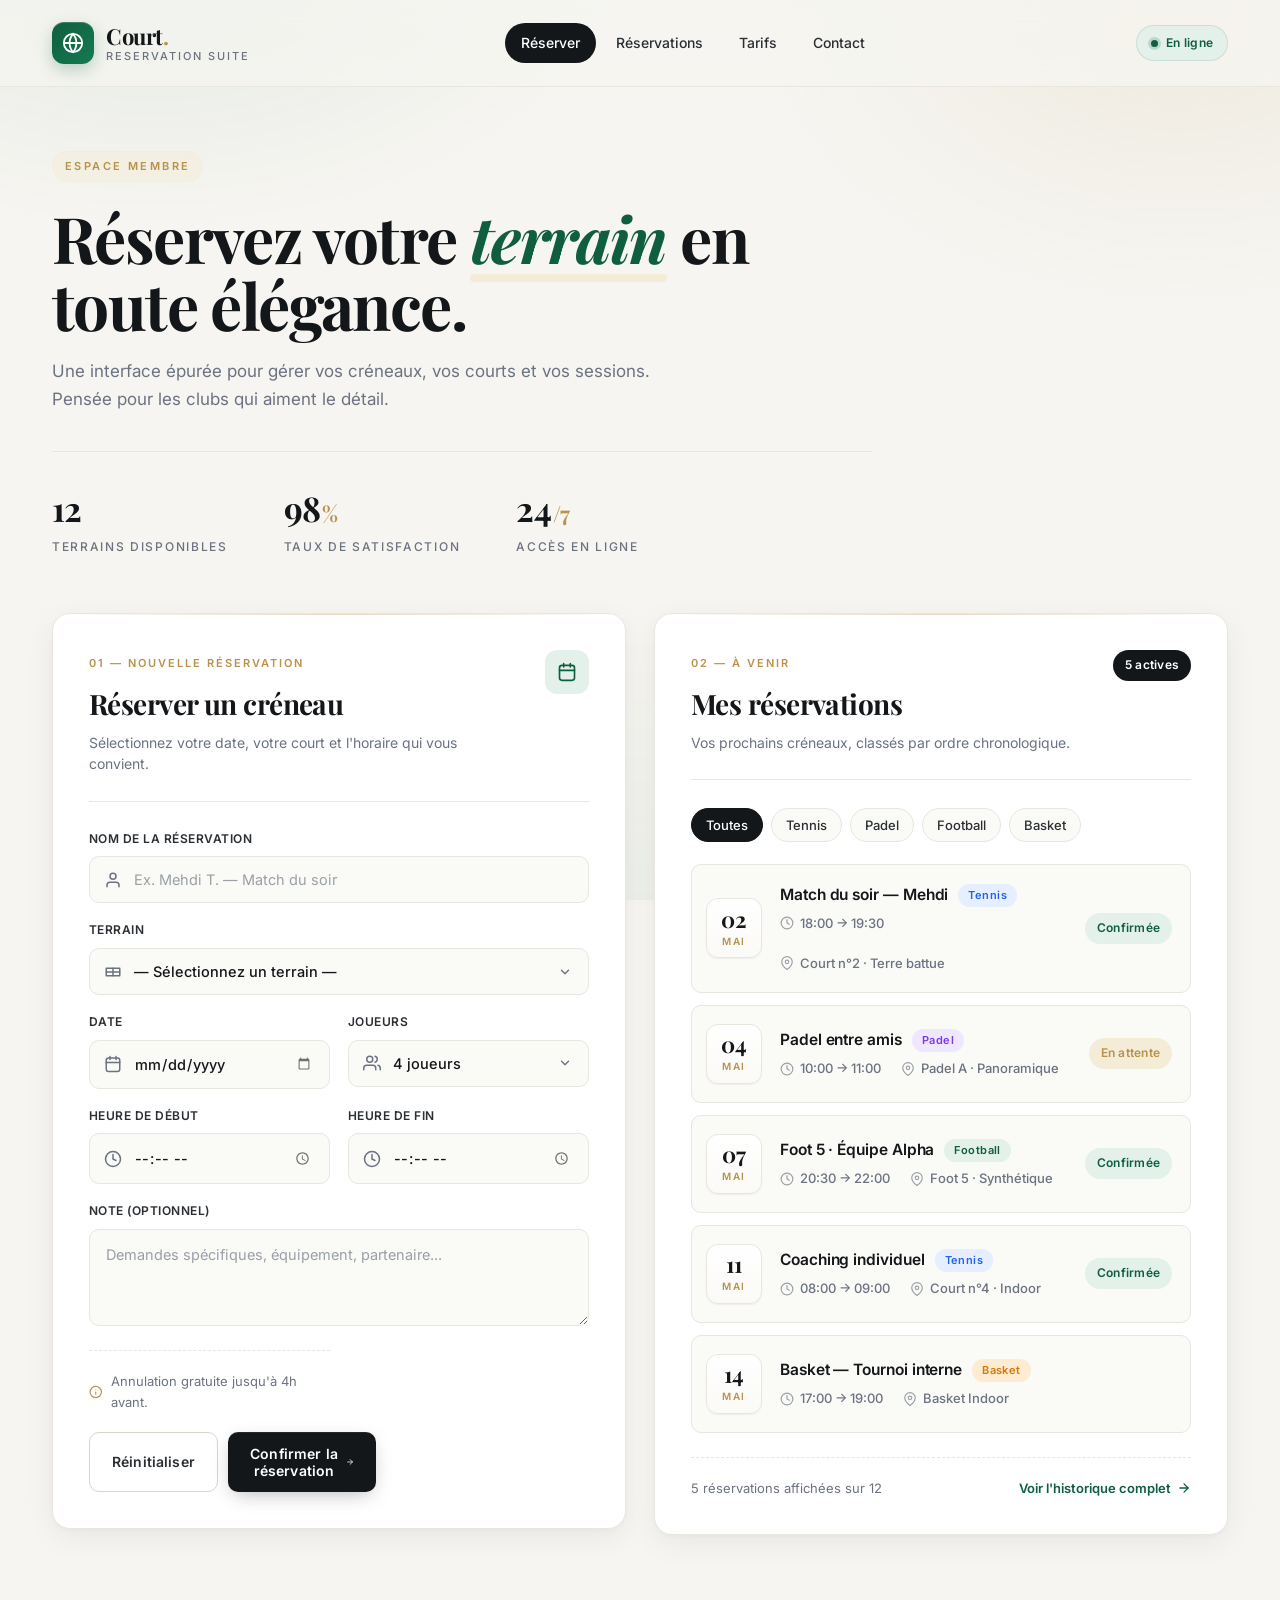
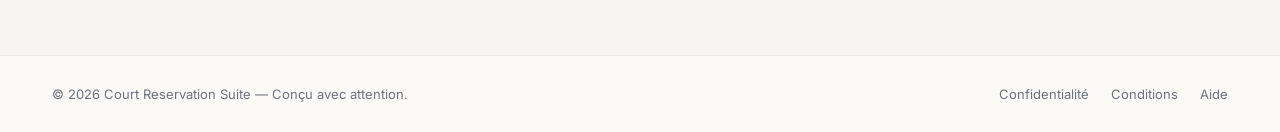
==== playground js/tp1/index.html @ 851b508a "ok" ====
<!DOCTYPE html>
<html lang="fr">

<head>
    <meta charset="UTF-8">
    <meta name="viewport" content="width=device-width, initial-scale=1.0">
    <title>Court — Gestion des Réservations</title>
    <link rel="preconnect" href="https://fonts.googleapis.com">
    <link rel="preconnect" href="https://fonts.gstatic.com" crossorigin>
    <link
        href="https://fonts.googleapis.com/css2?family=Inter:wght@300;400;500;600;700;800&family=Playfair+Display:wght@600;700&display=swap"
        rel="stylesheet">
    <link rel="stylesheet" href="css/main.css">
    <script src="js/utils.js" defer></script>
</head>

<body>
    <div class="ambient-glow"></div>

    <header class="site-header">
        <div class="container header-inner">
            <a href="#" class="brand">
                <span class="brand-mark">
                    <svg width="22" height="22" viewBox="0 0 24 24" fill="none" stroke="currentColor" stroke-width="2"
                        stroke-linecap="round" stroke-linejoin="round">
                        <circle cx="12" cy="12" r="10"></circle>
                        <path d="M2 12h20"></path>
                        <path d="M12 2a15.3 15.3 0 0 1 0 20"></path>
                        <path d="M12 2a15.3 15.3 0 0 0 0 20"></path>
                    </svg>
                </span>
                <span class="brand-text">
                    <span class="brand-name">Court<span class="brand-dot">.</span></span>
                    <span class="brand-tag">Reservation Suite</span>
                </span>
            </a>

            <nav class="top-nav">
                <a href="#form" class="nav-link active">Réserver</a>
                <a href="#list" class="nav-link">Réservations</a>
                <a href="#" class="nav-link">Tarifs</a>
                <a href="#" class="nav-link">Contact</a>
            </nav>

            <div class="header-cta">
                <span class="status-pill">
                    <span class="status-dot"></span>
                    En ligne
                </span>
            </div>
        </div>
    </header>

    <main class="container main-grid">
        <section class="hero">
            <span class="eyebrow">Espace Membre</span>
            <h1 class="hero-title">Réservez votre <em>terrain</em> en toute élégance.</h1>
            <p class="hero-sub">Une interface épurée pour gérer vos créneaux, vos courts et vos sessions. Pensée pour
                les clubs qui aiment le détail.</p>
            <div class="hero-stats">
                <div class="stat">
                    <span class="stat-value">12</span>
                    <span class="stat-label">Terrains disponibles</span>
                </div>
                <div class="stat">
                    <span class="stat-value">98<span class="unit">%</span></span>
                    <span class="stat-label">Taux de satisfaction</span>
                </div>
                <div class="stat">
                    <span class="stat-value">24<span class="unit">/7</span></span>
                    <span class="stat-label">Accès en ligne</span>
                </div>
            </div>
        </section>

        <div class="content-grid">

            <section class="card form-card" id="form">
                <header class="card-head">
                    <div class="card-head-text">
                        <span class="card-kicker">01 — Nouvelle réservation</span>
                        <h2 class="card-title">Réserver un créneau</h2>
                        <p class="card-sub">Sélectionnez votre date, votre court et l'horaire qui vous convient.</p>
                    </div>
                    <span class="card-icon">
                        <svg width="20" height="20" viewBox="0 0 24 24" fill="none" stroke="currentColor"
                            stroke-width="2" stroke-linecap="round" stroke-linejoin="round">
                            <rect x="3" y="4" width="18" height="18" rx="3"></rect>
                            <path d="M16 2v4M8 2v4M3 10h18"></path>
                        </svg>
                    </span>
                </header>

                <form class="reservation-form" action="#" method="post">
                    <div class="field full">
                        <label for="name">Nom de la réservation</label>
                        <div class="input-wrap">
                            <svg class="input-icon" width="18" height="18" viewBox="0 0 24 24" fill="none"
                                stroke="currentColor" stroke-width="2" stroke-linecap="round" stroke-linejoin="round">
                                <path d="M20 21v-2a4 4 0 0 0-4-4H8a4 4 0 0 0-4 4v2"></path>
                                <circle cx="12" cy="7" r="4"></circle>
                            </svg>
                            <input type="text" id="name" name="name" placeholder="Ex. Mehdi T. — Match du soir"
                                required>
                        </div>
                    </div>

                    <div class="field full">
                        <label for="terrain">Terrain</label>
                        <div class="input-wrap select-wrap">
                            <svg class="input-icon" width="18" height="18" viewBox="0 0 24 24" fill="none"
                                stroke="currentColor" stroke-width="2" stroke-linecap="round" stroke-linejoin="round">
                                <path d="M3 7h18v10H3z"></path>
                                <path d="M12 7v10"></path>
                                <path d="M3 12h18"></path>
                            </svg>
                            <select id="terrain" name="terrain" required>
                                <option value="" disabled selected>— Sélectionnez un terrain —</option>
                                <optgroup label="Tennis">
                                    <option value="t1">Court n°1 · Terre battue</option>
                                    <option value="t2">Court n°2 · Terre battue</option>
                                    <option value="t3">Court n°3 · Dur extérieur</option>
                                    <option value="t4">Court n°4 · Indoor</option>
                                </optgroup>
                                <optgroup label="Padel">
                                    <option value="p1">Padel A · Panoramique</option>
                                    <option value="p2">Padel B · Standard</option>
                                </optgroup>
                                <optgroup label="Football">
                                    <option value="f1">Foot 5 · Synthétique</option>
                                    <option value="f2">Foot 7 · Naturel</option>
                                </optgroup>
                                <optgroup label="Basket">
                                    <option value="b1">Basket Indoor</option>
                                </optgroup>
                            </select>
                            <svg class="select-arrow" width="14" height="14" viewBox="0 0 24 24" fill="none"
                                stroke="currentColor" stroke-width="2.4" stroke-linecap="round" stroke-linejoin="round">
                                <polyline points="6 9 12 15 18 9"></polyline>
                            </svg>
                        </div>
                    </div>

                    <div class="field">
                        <label for="date">Date</label>
                        <div class="input-wrap">
                            <svg class="input-icon" width="18" height="18" viewBox="0 0 24 24" fill="none"
                                stroke="currentColor" stroke-width="2" stroke-linecap="round" stroke-linejoin="round">
                                <rect x="3" y="4" width="18" height="18" rx="3"></rect>
                                <path d="M16 2v4M8 2v4M3 10h18"></path>
                            </svg>
                            <input type="date" id="date" name="date" required>
                        </div>
                    </div>

                    <div class="field">
                        <label for="players">Joueurs</label>
                        <div class="input-wrap select-wrap">
                            <svg class="input-icon" width="18" height="18" viewBox="0 0 24 24" fill="none"
                                stroke="currentColor" stroke-width="2" stroke-linecap="round" stroke-linejoin="round">
                                <path d="M17 21v-2a4 4 0 0 0-4-4H5a4 4 0 0 0-4 4v2"></path>
                                <circle cx="9" cy="7" r="4"></circle>
                                <path d="M23 21v-2a4 4 0 0 0-3-3.87"></path>
                                <path d="M16 3.13a4 4 0 0 1 0 7.75"></path>
                            </svg>
                            <select id="players" name="players">
                                <option value="2">2 joueurs</option>
                                <option value="3">3 joueurs</option>
                                <option value="4" selected>4 joueurs</option>
                                <option value="6">6 joueurs</option>
                                <option value="10">10 joueurs</option>
                            </select>
                            <svg class="select-arrow" width="14" height="14" viewBox="0 0 24 24" fill="none"
                                stroke="currentColor" stroke-width="2.4" stroke-linecap="round" stroke-linejoin="round">
                                <polyline points="6 9 12 15 18 9"></polyline>
                            </svg>
                        </div>
                    </div>

                    <div class="field">
                        <label for="start">Heure de début</label>
                        <div class="input-wrap">
                            <svg class="input-icon" width="18" height="18" viewBox="0 0 24 24" fill="none"
                                stroke="currentColor" stroke-width="2" stroke-linecap="round" stroke-linejoin="round">
                                <circle cx="12" cy="12" r="10"></circle>
                                <polyline points="12 6 12 12 16 14"></polyline>
                            </svg>
                            <input type="time" id="start" name="start" required>
                        </div>
                    </div>

                    <div class="field">
                        <label for="end">Heure de fin</label>
                        <div class="input-wrap">
                            <svg class="input-icon" width="18" height="18" viewBox="0 0 24 24" fill="none"
                                stroke="currentColor" stroke-width="2" stroke-linecap="round" stroke-linejoin="round">
                                <circle cx="12" cy="12" r="10"></circle>
                                <polyline points="12 6 12 12 16 14"></polyline>
                            </svg>
                            <input type="time" id="end" name="end" required>
                        </div>
                    </div>

                    <div class="field full">
                        <label for="notes">Note (optionnel)</label>
                        <div class="input-wrap textarea-wrap">
                            <textarea id="notes" name="notes" rows="3"
                                placeholder="Demandes spécifiques, équipement, partenaire..."></textarea>
                        </div>
                    </div>

                    <div class="form-footer full">
                        <p class="form-note">
                            <svg width="14" height="14" viewBox="0 0 24 24" fill="none" stroke="currentColor"
                                stroke-width="2" stroke-linecap="round" stroke-linejoin="round">
                                <circle cx="12" cy="12" r="10"></circle>
                                <line x1="12" y1="16" x2="12" y2="12"></line>
                                <line x1="12" y1="8" x2="12.01" y2="8"></line>
                            </svg>
                            Annulation gratuite jusqu'à 4h avant.
                        </p>
                        <div class="form-actions">
                            <button type="reset" class="btn btn-ghost">Réinitialiser</button>
                            <button type="submit" class="btn btn-primary">
                                Confirmer la réservation
                                <svg width="16" height="16" viewBox="0 0 24 24" fill="none" stroke="currentColor"
                                    stroke-width="2.2" stroke-linecap="round" stroke-linejoin="round">
                                    <line x1="5" y1="12" x2="19" y2="12"></line>
                                    <polyline points="12 5 19 12 12 19"></polyline>
                                </svg>
                            </button>
                        </div>
                    </div>
                </form>
            </section>

            <section class="card list-card" id="list">
                <header class="card-head">
                    <div class="card-head-text">
                        <span class="card-kicker">02 — À venir</span>
                        <h2 class="card-title">Mes réservations</h2>
                        <p class="card-sub">Vos prochains créneaux, classés par ordre chronologique.</p>
                    </div>
                    <span class="badge-count">5 actives</span>
                </header>

                <div class="filter-bar">
                    <button class="chip chip-active" type="button">Toutes</button>
                    <button class="chip" type="button">Tennis</button>
                    <button class="chip" type="button">Padel</button>
                    <button class="chip" type="button">Football</button>
                    <button class="chip" type="button">Basket</button>
                </div>

                <ul id="listReservation" class="reservation-list">
                    <li class="reservation-item">
                        <div class="rsv-date">
                            <span class="rsv-day">02</span>
                            <span class="rsv-month">Mai</span>
                        </div>
                        <div class="rsv-body">
                            <div class="rsv-top">
                                <h3 class="rsv-name">Match du soir — Mehdi</h3>
                                <span class="tag tag-tennis">Tennis</span>
                            </div>
                            <div class="rsv-meta">
                                <span class="meta">
                                    <svg width="14" height="14" viewBox="0 0 24 24" fill="none" stroke="currentColor"
                                        stroke-width="2" stroke-linecap="round" stroke-linejoin="round">
                                        <circle cx="12" cy="12" r="10"></circle>
                                        <polyline points="12 6 12 12 16 14"></polyline>
                                    </svg>
                                    18:00 → 19:30
                                </span>
                                <span class="meta">
                                    <svg width="14" height="14" viewBox="0 0 24 24" fill="none" stroke="currentColor"
                                        stroke-width="2" stroke-linecap="round" stroke-linejoin="round">
                                        <path d="M21 10c0 7-9 13-9 13s-9-6-9-13a9 9 0 0 1 18 0z"></path>
                                        <circle cx="12" cy="10" r="3"></circle>
                                    </svg>
                                    Court n°2 · Terre battue
                                </span>
                            </div>
                        </div>
                        <div class="rsv-status">
                            <span class="status status-confirmed">Confirmée</span>
                        </div>
                    </li>

                    <li class="reservation-item">
                        <div class="rsv-date">
                            <span class="rsv-day">04</span>
                            <span class="rsv-month">Mai</span>
                        </div>
                        <div class="rsv-body">
                            <div class="rsv-top">
                                <h3 class="rsv-name">Padel entre amis</h3>
                                <span class="tag tag-padel">Padel</span>
                            </div>
                            <div class="rsv-meta">
                                <span class="meta">
                                    <svg width="14" height="14" viewBox="0 0 24 24" fill="none" stroke="currentColor"
                                        stroke-width="2" stroke-linecap="round" stroke-linejoin="round">
                                        <circle cx="12" cy="12" r="10"></circle>
                                        <polyline points="12 6 12 12 16 14"></polyline>
                                    </svg>
                                    10:00 → 11:00
                                </span>
                                <span class="meta">
                                    <svg width="14" height="14" viewBox="0 0 24 24" fill="none" stroke="currentColor"
                                        stroke-width="2" stroke-linecap="round" stroke-linejoin="round">
                                        <path d="M21 10c0 7-9 13-9 13s-9-6-9-13a9 9 0 0 1 18 0z"></path>
                                        <circle cx="12" cy="10" r="3"></circle>
                                    </svg>
                                    Padel A · Panoramique
                                </span>
                            </div>
                        </div>
                        <div class="rsv-status">
                            <span class="status status-pending">En attente</span>
                        </div>
                    </li>

                    <li class="reservation-item">
                        <div class="rsv-date">
                            <span class="rsv-day">07</span>
                            <span class="rsv-month">Mai</span>
                        </div>
                        <div class="rsv-body">
                            <div class="rsv-top">
                                <h3 class="rsv-name">Foot 5 · Équipe Alpha</h3>
                                <span class="tag tag-foot">Football</span>
                            </div>
                            <div class="rsv-meta">
                                <span class="meta">
                                    <svg width="14" height="14" viewBox="0 0 24 24" fill="none" stroke="currentColor"
                                        stroke-width="2" stroke-linecap="round" stroke-linejoin="round">
                                        <circle cx="12" cy="12" r="10"></circle>
                                        <polyline points="12 6 12 12 16 14"></polyline>
                                    </svg>
                                    20:30 → 22:00
                                </span>
                                <span class="meta">
                                    <svg width="14" height="14" viewBox="0 0 24 24" fill="none" stroke="currentColor"
                                        stroke-width="2" stroke-linecap="round" stroke-linejoin="round">
                                        <path d="M21 10c0 7-9 13-9 13s-9-6-9-13a9 9 0 0 1 18 0z"></path>
                                        <circle cx="12" cy="10" r="3"></circle>
                                    </svg>
                                    Foot 5 · Synthétique
                                </span>
                            </div>
                        </div>
                        <div class="rsv-status">
                            <span class="status status-confirmed">Confirmée</span>
                        </div>
                    </li>

                    <li class="reservation-item">
                        <div class="rsv-date">
                            <span class="rsv-day">11</span>
                            <span class="rsv-month">Mai</span>
                        </div>
                        <div class="rsv-body">
                            <div class="rsv-top">
                                <h3 class="rsv-name">Coaching individuel</h3>
                                <span class="tag tag-tennis">Tennis</span>
                            </div>
                            <div class="rsv-meta">
                                <span class="meta">
                                    <svg width="14" height="14" viewBox="0 0 24 24" fill="none" stroke="currentColor"
                                        stroke-width="2" stroke-linecap="round" stroke-linejoin="round">
                                        <circle cx="12" cy="12" r="10"></circle>
                                        <polyline points="12 6 12 12 16 14"></polyline>
                                    </svg>
                                    08:00 → 09:00
                                </span>
                                <span class="meta">
                                    <svg width="14" height="14" viewBox="0 0 24 24" fill="none" stroke="currentColor"
                                        stroke-width="2" stroke-linecap="round" stroke-linejoin="round">
                                        <path d="M21 10c0 7-9 13-9 13s-9-6-9-13a9 9 0 0 1 18 0z"></path>
                                        <circle cx="12" cy="10" r="3"></circle>
                                    </svg>
                                    Court n°4 · Indoor
                                </span>
                            </div>
                        </div>
                        <div class="rsv-status">
                            <span class="status status-confirmed">Confirmée</span>
                        </div>
                    </li>

                    <li class="reservation-item">
                        <div class="rsv-date">
                            <span class="rsv-day">14</span>
                            <span class="rsv-month">Mai</span>
                        </div>
                        <div class="rsv-body">
                            <div class="rsv-top">
                                <h3 class="rsv-name">Basket — Tournoi interne</h3>
                                <span class="tag tag-basket">Basket</span>
                            </div>
                            <div class="rsv-meta">
                                <span class="meta">
                                    <svg width="14" height="14" viewBox="0 0 24 24" fill="none" stroke="currentColor"
                                        stroke-width="2" stroke-linecap="round" stroke-linejoin="round">
                                        <circle cx="12" cy="12" r="10"></circle>
                                        <polyline points="12 6 12 12 16 14"></polyline>
                                    </svg>
                                    17:00 → 19:00
                                </span>
                                <span class="meta">
                                    <svg width="14" height="14" viewBox="0 0 24 24" fill="none" stroke="currentColor"
                                        stroke-width="2" stroke-linecap="round" stroke-linejoin="round">
                                        <path d="M21 10c0 7-9 13-9 13s-9-6-9-13a9 9 0 0 1 18 0z"></path>
                                        <circle cx="12" cy="10" r="3"></circle>
                                    </svg>
                                    Basket Indoor
                                </span>
                            </div>
                        </div>

                    </li>
                </ul>

                <footer class="list-footer">
                    <span class="list-footer-text">5 réservations affichées sur 12</span>
                    <a href="#" class="link-arrow">
                        Voir l'historique complet
                        <svg width="14" height="14" viewBox="0 0 24 24" fill="none" stroke="currentColor"
                            stroke-width="2.2" stroke-linecap="round" stroke-linejoin="round">
                            <line x1="5" y1="12" x2="19" y2="12"></line>
                            <polyline points="12 5 19 12 12 19"></polyline>
                        </svg>
                    </a>
                </footer>
            </section>
        </div>
    </main>

    <footer class="site-footer">
        <div class="container footer-inner">
            <p>© 2026 Court Reservation Suite — Conçu avec attention.</p>
            <div class="footer-links">
                <a href="#">Confidentialité</a>
                <a href="#">Conditions</a>
                <a href="#">Aide</a>
            </div>
        </div>
    </footer>
</body>

</html>
---- playground js/tp1/css/main.css ----
/* =============================================================
   COURT — Reservation Suite
   Premium light-mode template
   ============================================================= */

:root {
    /* Palette — light, warm, premium */
    --bg: #f6f5f1;
    --bg-soft: #fbfaf7;
    --surface: #ffffff;
    --surface-2: #fafaf7;
    --ink: #14171a;
    --ink-soft: #2b2f33;
    --muted: #6b7280;
    --muted-2: #9aa0a6;
    --line: #e8e6df;
    --line-strong: #d8d5cb;

    /* Accent — deep emerald + warm gold */
    --accent: #0f5e3f;
    --accent-2: #157a52;
    --accent-soft: #e3f1ea;
    --gold: #b8924a;
    --gold-soft: #f5ecd8;

    /* Tags / sport colors */
    --tennis: #2563eb;
    --tennis-soft: #e6efff;
    --padel: #7c3aed;
    --padel-soft: #efe7ff;
    --foot: #0f5e3f;
    --foot-soft: #e3f1ea;
    --basket: #d97706;
    --basket-soft: #fdecd1;

    /* States */
    --confirmed: #0f5e3f;
    --confirmed-soft: #e3f1ea;
    --pending: #b8924a;
    --pending-soft: #f5ecd8;

    /* Effects */
    --radius: 18px;
    --radius-sm: 10px;
    --radius-pill: 999px;
    --shadow-sm: 0 1px 2px rgba(20, 23, 26, .04), 0 1px 1px rgba(20, 23, 26, .02);
    --shadow-md: 0 8px 30px rgba(20, 23, 26, .06), 0 2px 6px rgba(20, 23, 26, .03);
    --shadow-lg: 0 30px 60px -20px rgba(20, 23, 26, .15), 0 18px 36px -18px rgba(20, 23, 26, .12);

    /* Typography */
    --font-sans: 'Inter', -apple-system, BlinkMacSystemFont, 'Segoe UI', Roboto, sans-serif;
    --font-display: 'Playfair Display', 'Inter', Georgia, serif;
}

/* ------------------------------ Reset ------------------------------ */
*, *::before, *::after { box-sizing: border-box; }
html { -webkit-text-size-adjust: 100%; scroll-behavior: smooth; }
body {
    margin: 0;
    font-family: var(--font-sans);
    background: var(--bg);
    color: var(--ink);
    line-height: 1.55;
    font-size: 15px;
    -webkit-font-smoothing: antialiased;
    -moz-osx-font-smoothing: grayscale;
    overflow-x: hidden;
}

a { color: inherit; text-decoration: none; }
button { font-family: inherit; cursor: pointer; border: none; background: none; color: inherit; }
input, select, textarea { font-family: inherit; }
ul { list-style: none; padding: 0; margin: 0; }
h1, h2, h3, h4, p { margin: 0; }

/* ------------------------------ Layout ------------------------------ */
.container {
    width: 100%;
    max-width: 1240px;
    margin: 0 auto;
    padding: 0 32px;
}

.ambient-glow {
    position: fixed;
    inset: 0;
    pointer-events: none;
    z-index: 0;
    background:
        radial-gradient(800px 500px at 12% -8%, rgba(15, 94, 63, .08), transparent 60%),
        radial-gradient(700px 500px at 92% 0%, rgba(184, 146, 74, .10), transparent 60%),
        radial-gradient(900px 600px at 50% 110%, rgba(15, 94, 63, .05), transparent 60%);
}

main, header, footer { position: relative; z-index: 1; }

/* ------------------------------ Header ------------------------------ */
.site-header {
    padding: 22px 0;
    border-bottom: 1px solid var(--line);
    background: rgba(246, 245, 241, .72);
    backdrop-filter: saturate(140%) blur(14px);
    -webkit-backdrop-filter: saturate(140%) blur(14px);
    position: sticky;
    top: 0;
    z-index: 50;
}

.header-inner {
    display: flex;
    align-items: center;
    justify-content: space-between;
    gap: 32px;
}

.brand {
    display: inline-flex;
    align-items: center;
    gap: 12px;
}

.brand-mark {
    width: 42px;
    height: 42px;
    border-radius: 12px;
    background: linear-gradient(135deg, var(--accent) 0%, var(--accent-2) 100%);
    color: #fff;
    display: grid;
    place-items: center;
    box-shadow: 0 6px 16px rgba(15, 94, 63, .25), inset 0 1px 0 rgba(255,255,255,.18);
}

.brand-text { display: flex; flex-direction: column; line-height: 1; }
.brand-name {
    font-family: var(--font-display);
    font-size: 22px;
    font-weight: 700;
    letter-spacing: -.02em;
    color: var(--ink);
}
.brand-dot { color: var(--gold); }
.brand-tag {
    font-size: 11px;
    letter-spacing: .18em;
    text-transform: uppercase;
    color: var(--muted);
    margin-top: 4px;
    font-weight: 500;
}

.top-nav { display: flex; gap: 4px; }
.nav-link {
    padding: 9px 16px;
    border-radius: var(--radius-pill);
    font-size: 14px;
    font-weight: 500;
    color: var(--ink-soft);
    transition: background .2s ease, color .2s ease;
}
.nav-link:hover { background: rgba(20, 23, 26, .04); }
.nav-link.active {
    background: var(--ink);
    color: #fff;
}

.status-pill {
    display: inline-flex;
    align-items: center;
    gap: 8px;
    padding: 8px 14px;
    background: var(--accent-soft);
    color: var(--accent);
    border-radius: var(--radius-pill);
    font-size: 12px;
    font-weight: 600;
    letter-spacing: .02em;
    border: 1px solid rgba(15, 94, 63, .12);
}
.status-dot {
    width: 7px;
    height: 7px;
    border-radius: 50%;
    background: var(--accent);
    box-shadow: 0 0 0 3px rgba(15, 94, 63, .18);
    animation: pulse 2s ease-in-out infinite;
}
@keyframes pulse {
    0%, 100% { opacity: 1; }
    50% { opacity: .55; }
}

/* ------------------------------ Hero ------------------------------ */
.main-grid {
    padding: 64px 32px 80px;
    display: flex;
    flex-direction: column;
    gap: 56px;
}

.hero { max-width: 820px; }
.eyebrow {
    display: inline-block;
    font-size: 11px;
    letter-spacing: .22em;
    text-transform: uppercase;
    color: var(--gold);
    font-weight: 600;
    padding: 6px 12px;
    border: 1px solid var(--gold-soft);
    background: rgba(245, 236, 216, .5);
    border-radius: var(--radius-pill);
    margin-bottom: 22px;
}

.hero-title {
    font-family: var(--font-display);
    font-size: clamp(38px, 5.2vw, 64px);
    line-height: 1.05;
    letter-spacing: -.025em;
    font-weight: 700;
    color: var(--ink);
    margin-bottom: 20px;
}
.hero-title em {
    font-style: italic;
    color: var(--accent);
    position: relative;
}
.hero-title em::after {
    content: '';
    position: absolute;
    left: 0; right: 0; bottom: -2px;
    height: 8px;
    background: var(--gold-soft);
    z-index: -1;
    border-radius: 4px;
}

.hero-sub {
    font-size: 17px;
    color: var(--muted);
    max-width: 620px;
    line-height: 1.6;
}

.hero-stats {
    display: flex;
    gap: 56px;
    margin-top: 38px;
    padding-top: 30px;
    border-top: 1px solid var(--line);
    flex-wrap: wrap;
}
.stat { display: flex; flex-direction: column; gap: 4px; }
.stat-value {
    font-family: var(--font-display);
    font-size: 34px;
    font-weight: 700;
    color: var(--ink);
    letter-spacing: -.02em;
}
.stat-value .unit { font-size: 22px; color: var(--gold); margin-left: 2px; }
.stat-label {
    font-size: 12px;
    text-transform: uppercase;
    letter-spacing: .14em;
    color: var(--muted);
    font-weight: 500;
}

/* ------------------------------ Content grid ------------------------------ */
.content-grid {
    display: grid;
    grid-template-columns: minmax(0, 1fr) minmax(0, 1fr);
    gap: 28px;
    align-items: start;
}

/* ------------------------------ Cards ------------------------------ */
.card {
    background: var(--surface);
    border: 1px solid var(--line);
    border-radius: var(--radius);
    padding: 36px;
    box-shadow: var(--shadow-md);
    position: relative;
    overflow: hidden;
}
.card::before {
    content: '';
    position: absolute;
    top: 0; left: 0; right: 0;
    height: 1px;
    background: linear-gradient(90deg, transparent, rgba(184, 146, 74, .35), transparent);
}

.card-head {
    display: flex;
    justify-content: space-between;
    align-items: flex-start;
    gap: 20px;
    padding-bottom: 26px;
    margin-bottom: 28px;
    border-bottom: 1px solid var(--line);
}
.card-kicker {
    display: inline-block;
    font-size: 11px;
    letter-spacing: .18em;
    text-transform: uppercase;
    color: var(--gold);
    font-weight: 600;
    margin-bottom: 10px;
}
.card-title {
    font-family: var(--font-display);
    font-size: 28px;
    font-weight: 700;
    letter-spacing: -.02em;
    color: var(--ink);
    margin-bottom: 6px;
}
.card-sub {
    font-size: 14px;
    color: var(--muted);
    max-width: 380px;
}
.card-icon {
    width: 44px;
    height: 44px;
    border-radius: 12px;
    background: var(--accent-soft);
    color: var(--accent);
    display: grid;
    place-items: center;
    flex-shrink: 0;
}
.badge-count {
    display: inline-flex;
    align-items: center;
    padding: 6px 12px;
    background: var(--ink);
    color: #fff;
    border-radius: var(--radius-pill);
    font-size: 12px;
    font-weight: 600;
    letter-spacing: .02em;
    flex-shrink: 0;
}

/* ------------------------------ Form ------------------------------ */
.reservation-form {
    display: grid;
    grid-template-columns: repeat(2, minmax(0, 1fr));
    gap: 18px;
}
.field { display: flex; flex-direction: column; gap: 8px; }
.field.full { grid-column: 1 / -1; }

.field label {
    font-size: 12px;
    font-weight: 600;
    color: var(--ink-soft);
    letter-spacing: .04em;
    text-transform: uppercase;
}

.input-wrap {
    position: relative;
    display: flex;
    align-items: center;
    background: var(--surface-2);
    border: 1px solid var(--line);
    border-radius: var(--radius-sm);
    transition: border-color .18s ease, box-shadow .18s ease, background .18s ease;
}
.input-wrap:hover { border-color: var(--line-strong); }
.input-wrap:focus-within {
    border-color: var(--accent);
    background: #fff;
    box-shadow: 0 0 0 4px rgba(15, 94, 63, .08);
}

.input-icon {
    position: absolute;
    left: 14px;
    color: var(--muted);
    pointer-events: none;
}
.input-wrap:focus-within .input-icon { color: var(--accent); }

.input-wrap input,
.input-wrap select,
.input-wrap textarea {
    width: 100%;
    border: none;
    background: transparent;
    padding: 14px 16px 14px 44px;
    font-size: 14.5px;
    color: var(--ink);
    outline: none;
    font-weight: 500;
}
.input-wrap input::placeholder,
.input-wrap textarea::placeholder { color: var(--muted-2); font-weight: 400; }

.input-wrap textarea { resize: vertical; min-height: 80px; line-height: 1.55; padding-top: 14px; }
.textarea-wrap .input-icon { display: none; }
.textarea-wrap textarea { padding-left: 16px; }

/* Select */
.select-wrap select {
    appearance: none;
    -webkit-appearance: none;
    -moz-appearance: none;
    padding-right: 42px;
    cursor: pointer;
}
.select-arrow {
    position: absolute;
    right: 16px;
    color: var(--muted);
    pointer-events: none;
    transition: transform .2s ease;
}
.select-wrap:focus-within .select-arrow {
    color: var(--accent);
    transform: rotate(180deg);
}

/* Date / time native pickers */
input[type="date"],
input[type="time"] {
    color-scheme: light;
    cursor: pointer;
}
input[type="date"]::-webkit-calendar-picker-indicator,
input[type="time"]::-webkit-calendar-picker-indicator {
    opacity: .55;
    cursor: pointer;
    filter: grayscale(1);
    transition: opacity .15s ease;
}
input[type="date"]::-webkit-calendar-picker-indicator:hover,
input[type="time"]::-webkit-calendar-picker-indicator:hover { opacity: 1; }

/* Form footer */
.form-footer {
    display: flex;
    align-items: center;
    justify-content: space-between;
    gap: 20px;
    padding-top: 20px;
    margin-top: 6px;
    border-top: 1px dashed var(--line);
    flex-wrap: wrap;
}
.form-note {
    display: inline-flex;
    align-items: center;
    gap: 8px;
    font-size: 13px;
    color: var(--muted);
}
.form-note svg { color: var(--gold); }

.form-actions { display: inline-flex; gap: 10px; }

/* Buttons */
.btn {
    display: inline-flex;
    align-items: center;
    gap: 8px;
    padding: 13px 22px;
    border-radius: var(--radius-sm);
    font-weight: 600;
    font-size: 14px;
    letter-spacing: .01em;
    transition: transform .15s ease, box-shadow .2s ease, background .2s ease, color .2s ease, border-color .2s ease;
}
.btn-primary {
    background: var(--ink);
    color: #fff;
    box-shadow: 0 6px 20px -6px rgba(20, 23, 26, .35), inset 0 1px 0 rgba(255,255,255,.08);
}
.btn-primary:hover {
    background: var(--accent);
    transform: translateY(-1px);
    box-shadow: 0 12px 28px -10px rgba(15, 94, 63, .45), inset 0 1px 0 rgba(255,255,255,.1);
}
.btn-primary:active { transform: translateY(0); }

.btn-ghost {
    background: transparent;
    color: var(--ink-soft);
    border: 1px solid var(--line-strong);
}
.btn-ghost:hover { background: var(--surface-2); border-color: var(--ink); color: var(--ink); }

/* ------------------------------ List ------------------------------ */
.filter-bar {
    display: flex;
    gap: 8px;
    margin-bottom: 22px;
    flex-wrap: wrap;
}
.chip {
    padding: 8px 14px;
    border-radius: var(--radius-pill);
    background: var(--surface-2);
    border: 1px solid var(--line);
    font-size: 13px;
    font-weight: 500;
    color: var(--ink-soft);
    transition: all .18s ease;
}
.chip:hover { border-color: var(--ink); color: var(--ink); }
.chip-active {
    background: var(--ink);
    color: #fff;
    border-color: var(--ink);
}

.reservation-list { display: flex; flex-direction: column; gap: 12px; }

.reservation-item {
    display: grid;
    grid-template-columns: auto 1fr auto;
    gap: 18px;
    align-items: center;
    padding: 18px 18px 18px 14px;
    background: var(--surface-2);
    border: 1px solid var(--line);
    border-radius: var(--radius-sm);
    transition: transform .2s ease, box-shadow .2s ease, border-color .2s ease, background .2s ease;
}
.reservation-item:hover {
    transform: translateY(-1px);
    border-color: var(--line-strong);
    background: #fff;
    box-shadow: var(--shadow-sm);
}

.rsv-date {
    width: 56px;
    height: 60px;
    border-radius: 12px;
    background: linear-gradient(180deg, #fff 0%, var(--bg-soft) 100%);
    border: 1px solid var(--line);
    display: flex;
    flex-direction: column;
    align-items: center;
    justify-content: center;
    flex-shrink: 0;
    box-shadow: inset 0 1px 0 #fff, var(--shadow-sm);
}
.rsv-day {
    font-family: var(--font-display);
    font-size: 22px;
    font-weight: 700;
    color: var(--ink);
    line-height: 1;
    letter-spacing: -.02em;
}
.rsv-month {
    font-size: 10px;
    text-transform: uppercase;
    letter-spacing: .14em;
    color: var(--gold);
    font-weight: 600;
    margin-top: 4px;
}

.rsv-body { min-width: 0; }
.rsv-top {
    display: flex;
    align-items: center;
    gap: 10px;
    margin-bottom: 6px;
    flex-wrap: wrap;
}
.rsv-name {
    font-size: 15.5px;
    font-weight: 600;
    color: var(--ink);
    letter-spacing: -.005em;
}

.tag {
    display: inline-flex;
    align-items: center;
    padding: 3px 10px;
    border-radius: var(--radius-pill);
    font-size: 11px;
    font-weight: 600;
    letter-spacing: .04em;
}
.tag-tennis { background: var(--tennis-soft); color: var(--tennis); }
.tag-padel { background: var(--padel-soft); color: var(--padel); }
.tag-foot { background: var(--foot-soft); color: var(--foot); }
.tag-basket { background: var(--basket-soft); color: var(--basket); }

.rsv-meta {
    display: flex;
    gap: 20px;
    flex-wrap: wrap;
}
.meta {
    display: inline-flex;
    align-items: center;
    gap: 6px;
    font-size: 13px;
    color: var(--muted);
    font-weight: 500;
}
.meta svg { color: var(--muted-2); flex-shrink: 0; }

.rsv-status { flex-shrink: 0; }
.status {
    display: inline-flex;
    align-items: center;
    padding: 6px 12px;
    border-radius: var(--radius-pill);
    font-size: 12px;
    font-weight: 600;
    letter-spacing: .02em;
}
.status-confirmed { background: var(--confirmed-soft); color: var(--confirmed); }
.status-pending { background: var(--pending-soft); color: var(--pending); }

.list-footer {
    display: flex;
    align-items: center;
    justify-content: space-between;
    margin-top: 24px;
    padding-top: 20px;
    border-top: 1px dashed var(--line);
    flex-wrap: wrap;
    gap: 10px;
}
.list-footer-text { font-size: 13px; color: var(--muted); }
.link-arrow {
    display: inline-flex;
    align-items: center;
    gap: 6px;
    font-size: 13px;
    font-weight: 600;
    color: var(--accent);
    transition: gap .18s ease;
}
.link-arrow:hover { gap: 10px; }

/* ------------------------------ Footer ------------------------------ */
.site-footer {
    border-top: 1px solid var(--line);
    padding: 28px 0;
    margin-top: 40px;
    background: var(--bg-soft);
}
.footer-inner {
    display: flex;
    justify-content: space-between;
    align-items: center;
    gap: 20px;
    flex-wrap: wrap;
}
.site-footer p { font-size: 13px; color: var(--muted); }
.footer-links { display: flex; gap: 22px; }
.footer-links a {
    font-size: 13px;
    color: var(--muted);
    transition: color .15s ease;
}
.footer-links a:hover { color: var(--ink); }

/* ------------------------------ Responsive ------------------------------ */
@media (max-width: 980px) {
    .content-grid { grid-template-columns: 1fr; }
    .top-nav { display: none; }
    .main-grid { padding: 44px 24px 60px; gap: 44px; }
    .container { padding: 0 24px; }
    .card { padding: 28px; }
    .hero-stats { gap: 32px; }
    .reservation-item { grid-template-columns: auto 1fr; }
    .rsv-status { grid-column: 2; justify-self: start; }
}

@media (max-width: 600px) {
    .header-cta { display: none; }
    .reservation-form { grid-template-columns: 1fr; }
    .form-footer { flex-direction: column; align-items: stretch; }
    .form-actions { justify-content: stretch; }
    .form-actions .btn { flex: 1; justify-content: center; }
    .hero-title { font-size: 38px; }
    .card { padding: 22px; }
    .card-head { flex-direction: column; align-items: flex-start; }
    .rsv-meta { gap: 12px; }
    .footer-inner { flex-direction: column; align-items: flex-start; }
}
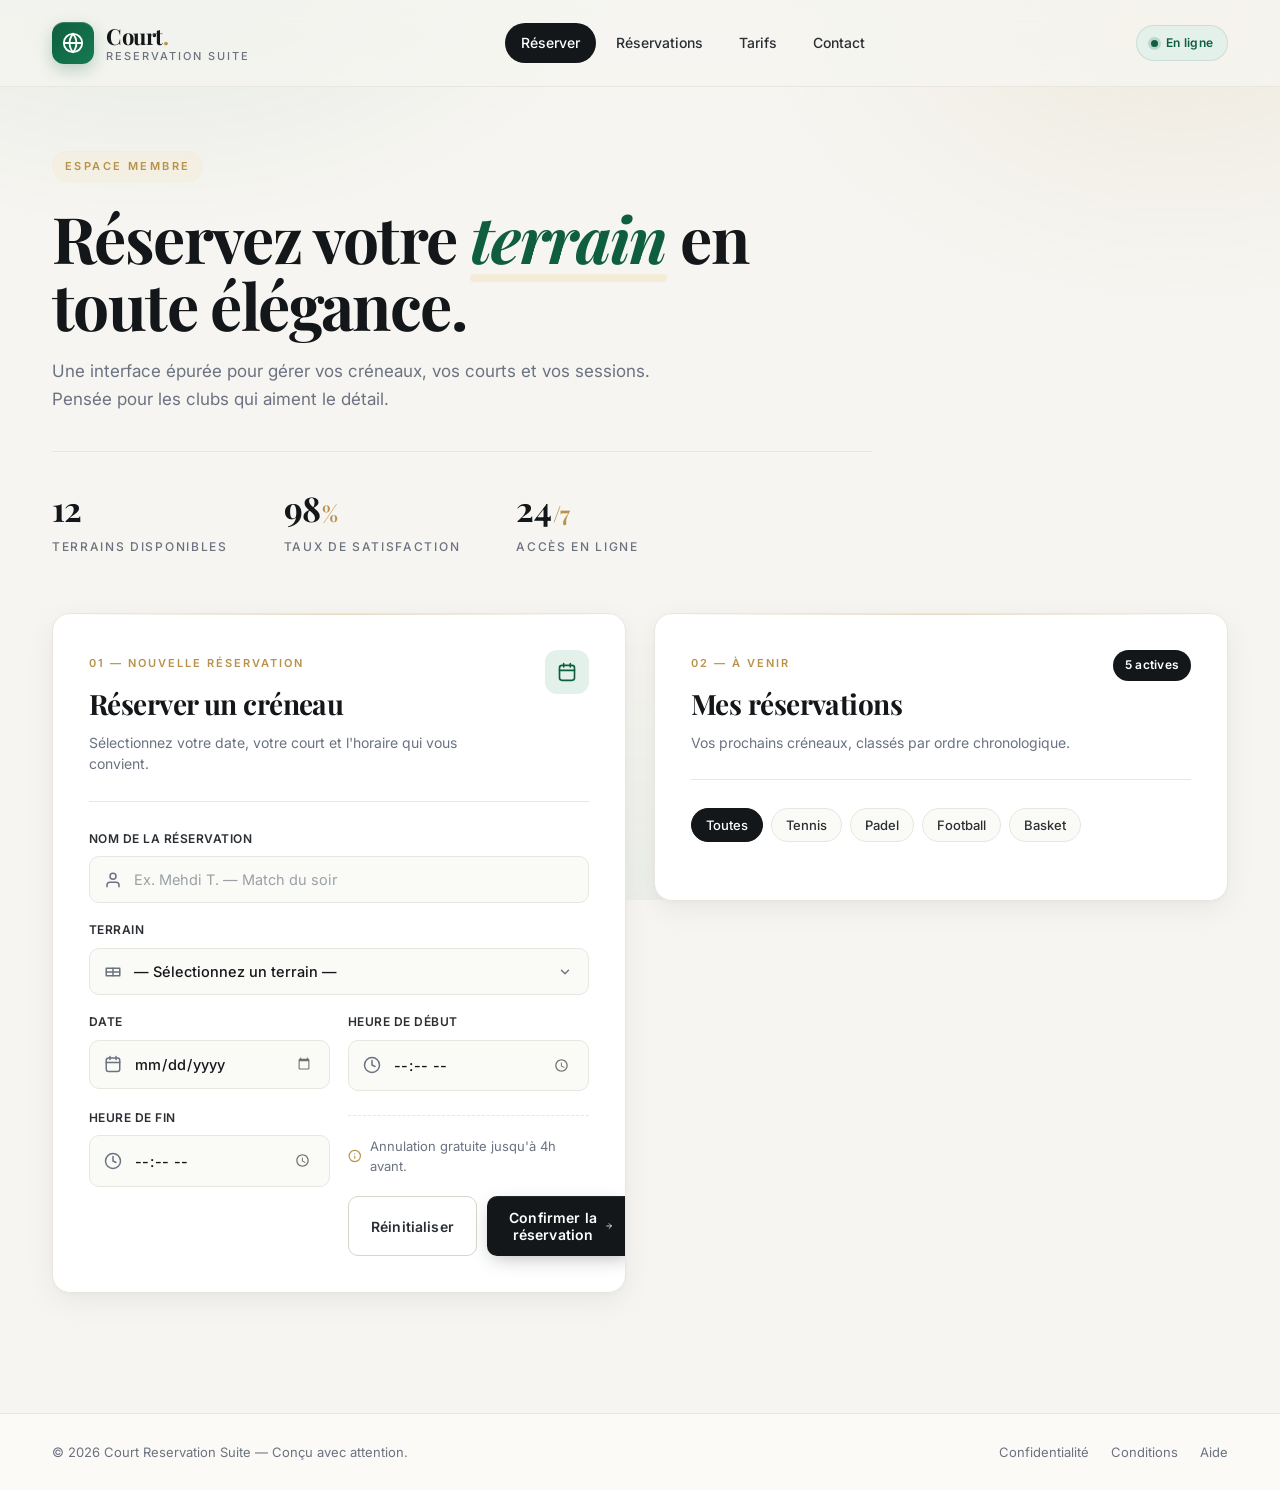
==== commit c37d741f: "ok" ====
--- a/playground js/tp1/index.html
+++ b/playground js/tp1/index.html
@@ -12,6 +12,7 @@
         rel="stylesheet">
     <link rel="stylesheet" href="css/main.css">
     <script src="js/utils.js" defer></script>
+    <script src="js/main.js" defer></script>
 </head>
 
 <body>
@@ -91,7 +92,7 @@
                     </span>
                 </header>
 
-                <form class="reservation-form" action="#" method="post">
+                <div class="reservation-form">
                     <div class="field full">
                         <label for="name">Nom de la réservation</label>
                         <div class="input-wrap">
@@ -153,29 +154,7 @@
                         </div>
                     </div>
 
-                    <div class="field">
-                        <label for="players">Joueurs</label>
-                        <div class="input-wrap select-wrap">
-                            <svg class="input-icon" width="18" height="18" viewBox="0 0 24 24" fill="none"
-                                stroke="currentColor" stroke-width="2" stroke-linecap="round" stroke-linejoin="round">
-                                <path d="M17 21v-2a4 4 0 0 0-4-4H5a4 4 0 0 0-4 4v2"></path>
-                                <circle cx="9" cy="7" r="4"></circle>
-                                <path d="M23 21v-2a4 4 0 0 0-3-3.87"></path>
-                                <path d="M16 3.13a4 4 0 0 1 0 7.75"></path>
-                            </svg>
-                            <select id="players" name="players">
-                                <option value="2">2 joueurs</option>
-                                <option value="3">3 joueurs</option>
-                                <option value="4" selected>4 joueurs</option>
-                                <option value="6">6 joueurs</option>
-                                <option value="10">10 joueurs</option>
-                            </select>
-                            <svg class="select-arrow" width="14" height="14" viewBox="0 0 24 24" fill="none"
-                                stroke="currentColor" stroke-width="2.4" stroke-linecap="round" stroke-linejoin="round">
-                                <polyline points="6 9 12 15 18 9"></polyline>
-                            </svg>
-                        </div>
-                    </div>
+                   
 
                     <div class="field">
                         <label for="start">Heure de début</label>
@@ -201,13 +180,7 @@
                         </div>
                     </div>
 
-                    <div class="field full">
-                        <label for="notes">Note (optionnel)</label>
-                        <div class="input-wrap textarea-wrap">
-                            <textarea id="notes" name="notes" rows="3"
-                                placeholder="Demandes spécifiques, équipement, partenaire..."></textarea>
-                        </div>
-                    </div>
+                 
 
                     <div class="form-footer full">
                         <p class="form-note">
@@ -220,8 +193,8 @@
                             Annulation gratuite jusqu'à 4h avant.
                         </p>
                         <div class="form-actions">
-                            <button type="reset" class="btn btn-ghost">Réinitialiser</button>
-                            <button type="submit" class="btn btn-primary">
+                            <button type="reset" id="resetBtn" class="btn btn-ghost">Réinitialiser</button>
+                            <button id="submitBtn" type="submit" class="btn btn-primary">
                                 Confirmer la réservation
                                 <svg width="16" height="16" viewBox="0 0 24 24" fill="none" stroke="currentColor"
                                     stroke-width="2.2" stroke-linecap="round" stroke-linejoin="round">
@@ -231,7 +204,7 @@
                             </button>
                         </div>
                     </div>
-                </form>
+                </div>
             </section>
 
             <section class="card list-card" id="list">
@@ -253,186 +226,10 @@
                 </div>
 
                 <ul id="listReservation" class="reservation-list">
-                    <li class="reservation-item">
-                        <div class="rsv-date">
-                            <span class="rsv-day">02</span>
-                            <span class="rsv-month">Mai</span>
-                        </div>
-                        <div class="rsv-body">
-                            <div class="rsv-top">
-                                <h3 class="rsv-name">Match du soir — Mehdi</h3>
-                                <span class="tag tag-tennis">Tennis</span>
-                            </div>
-                            <div class="rsv-meta">
-                                <span class="meta">
-                                    <svg width="14" height="14" viewBox="0 0 24 24" fill="none" stroke="currentColor"
-                                        stroke-width="2" stroke-linecap="round" stroke-linejoin="round">
-                                        <circle cx="12" cy="12" r="10"></circle>
-                                        <polyline points="12 6 12 12 16 14"></polyline>
-                                    </svg>
-                                    18:00 → 19:30
-                                </span>
-                                <span class="meta">
-                                    <svg width="14" height="14" viewBox="0 0 24 24" fill="none" stroke="currentColor"
-                                        stroke-width="2" stroke-linecap="round" stroke-linejoin="round">
-                                        <path d="M21 10c0 7-9 13-9 13s-9-6-9-13a9 9 0 0 1 18 0z"></path>
-                                        <circle cx="12" cy="10" r="3"></circle>
-                                    </svg>
-                                    Court n°2 · Terre battue
-                                </span>
-                            </div>
-                        </div>
-                        <div class="rsv-status">
-                            <span class="status status-confirmed">Confirmée</span>
-                        </div>
-                    </li>
-
-                    <li class="reservation-item">
-                        <div class="rsv-date">
-                            <span class="rsv-day">04</span>
-                            <span class="rsv-month">Mai</span>
-                        </div>
-                        <div class="rsv-body">
-                            <div class="rsv-top">
-                                <h3 class="rsv-name">Padel entre amis</h3>
-                                <span class="tag tag-padel">Padel</span>
-                            </div>
-                            <div class="rsv-meta">
-                                <span class="meta">
-                                    <svg width="14" height="14" viewBox="0 0 24 24" fill="none" stroke="currentColor"
-                                        stroke-width="2" stroke-linecap="round" stroke-linejoin="round">
-                                        <circle cx="12" cy="12" r="10"></circle>
-                                        <polyline points="12 6 12 12 16 14"></polyline>
-                                    </svg>
-                                    10:00 → 11:00
-                                </span>
-                                <span class="meta">
-                                    <svg width="14" height="14" viewBox="0 0 24 24" fill="none" stroke="currentColor"
-                                        stroke-width="2" stroke-linecap="round" stroke-linejoin="round">
-                                        <path d="M21 10c0 7-9 13-9 13s-9-6-9-13a9 9 0 0 1 18 0z"></path>
-                                        <circle cx="12" cy="10" r="3"></circle>
-                                    </svg>
-                                    Padel A · Panoramique
-                                </span>
-                            </div>
-                        </div>
-                        <div class="rsv-status">
-                            <span class="status status-pending">En attente</span>
-                        </div>
-                    </li>
-
-                    <li class="reservation-item">
-                        <div class="rsv-date">
-                            <span class="rsv-day">07</span>
-                            <span class="rsv-month">Mai</span>
-                        </div>
-                        <div class="rsv-body">
-                            <div class="rsv-top">
-                                <h3 class="rsv-name">Foot 5 · Équipe Alpha</h3>
-                                <span class="tag tag-foot">Football</span>
-                            </div>
-                            <div class="rsv-meta">
-                                <span class="meta">
-                                    <svg width="14" height="14" viewBox="0 0 24 24" fill="none" stroke="currentColor"
-                                        stroke-width="2" stroke-linecap="round" stroke-linejoin="round">
-                                        <circle cx="12" cy="12" r="10"></circle>
-                                        <polyline points="12 6 12 12 16 14"></polyline>
-                                    </svg>
-                                    20:30 → 22:00
-                                </span>
-                                <span class="meta">
-                                    <svg width="14" height="14" viewBox="0 0 24 24" fill="none" stroke="currentColor"
-                                        stroke-width="2" stroke-linecap="round" stroke-linejoin="round">
-                                        <path d="M21 10c0 7-9 13-9 13s-9-6-9-13a9 9 0 0 1 18 0z"></path>
-                                        <circle cx="12" cy="10" r="3"></circle>
-                                    </svg>
-                                    Foot 5 · Synthétique
-                                </span>
-                            </div>
-                        </div>
-                        <div class="rsv-status">
-                            <span class="status status-confirmed">Confirmée</span>
-                        </div>
-                    </li>
-
-                    <li class="reservation-item">
-                        <div class="rsv-date">
-                            <span class="rsv-day">11</span>
-                            <span class="rsv-month">Mai</span>
-                        </div>
-                        <div class="rsv-body">
-                            <div class="rsv-top">
-                                <h3 class="rsv-name">Coaching individuel</h3>
-                                <span class="tag tag-tennis">Tennis</span>
-                            </div>
-                            <div class="rsv-meta">
-                                <span class="meta">
-                                    <svg width="14" height="14" viewBox="0 0 24 24" fill="none" stroke="currentColor"
-                                        stroke-width="2" stroke-linecap="round" stroke-linejoin="round">
-                                        <circle cx="12" cy="12" r="10"></circle>
-                                        <polyline points="12 6 12 12 16 14"></polyline>
-                                    </svg>
-                                    08:00 → 09:00
-                                </span>
-                                <span class="meta">
-                                    <svg width="14" height="14" viewBox="0 0 24 24" fill="none" stroke="currentColor"
-                                        stroke-width="2" stroke-linecap="round" stroke-linejoin="round">
-                                        <path d="M21 10c0 7-9 13-9 13s-9-6-9-13a9 9 0 0 1 18 0z"></path>
-                                        <circle cx="12" cy="10" r="3"></circle>
-                                    </svg>
-                                    Court n°4 · Indoor
-                                </span>
-                            </div>
-                        </div>
-                        <div class="rsv-status">
-                            <span class="status status-confirmed">Confirmée</span>
-                        </div>
-                    </li>
-
-                    <li class="reservation-item">
-                        <div class="rsv-date">
-                            <span class="rsv-day">14</span>
-                            <span class="rsv-month">Mai</span>
-                        </div>
-                        <div class="rsv-body">
-                            <div class="rsv-top">
-                                <h3 class="rsv-name">Basket — Tournoi interne</h3>
-                                <span class="tag tag-basket">Basket</span>
-                            </div>
-                            <div class="rsv-meta">
-                                <span class="meta">
-                                    <svg width="14" height="14" viewBox="0 0 24 24" fill="none" stroke="currentColor"
-                                        stroke-width="2" stroke-linecap="round" stroke-linejoin="round">
-                                        <circle cx="12" cy="12" r="10"></circle>
-                                        <polyline points="12 6 12 12 16 14"></polyline>
-                                    </svg>
-                                    17:00 → 19:00
-                                </span>
-                                <span class="meta">
-                                    <svg width="14" height="14" viewBox="0 0 24 24" fill="none" stroke="currentColor"
-                                        stroke-width="2" stroke-linecap="round" stroke-linejoin="round">
-                                        <path d="M21 10c0 7-9 13-9 13s-9-6-9-13a9 9 0 0 1 18 0z"></path>
-                                        <circle cx="12" cy="10" r="3"></circle>
-                                    </svg>
-                                    Basket Indoor
-                                </span>
-                            </div>
-                        </div>
-
-                    </li>
+                   
                 </ul>
 
-                <footer class="list-footer">
-                    <span class="list-footer-text">5 réservations affichées sur 12</span>
-                    <a href="#" class="link-arrow">
-                        Voir l'historique complet
-                        <svg width="14" height="14" viewBox="0 0 24 24" fill="none" stroke="currentColor"
-                            stroke-width="2.2" stroke-linecap="round" stroke-linejoin="round">
-                            <line x1="5" y1="12" x2="19" y2="12"></line>
-                            <polyline points="12 5 19 12 12 19"></polyline>
-                        </svg>
-                    </a>
-                </footer>
+               
             </section>
         </div>
     </main>
